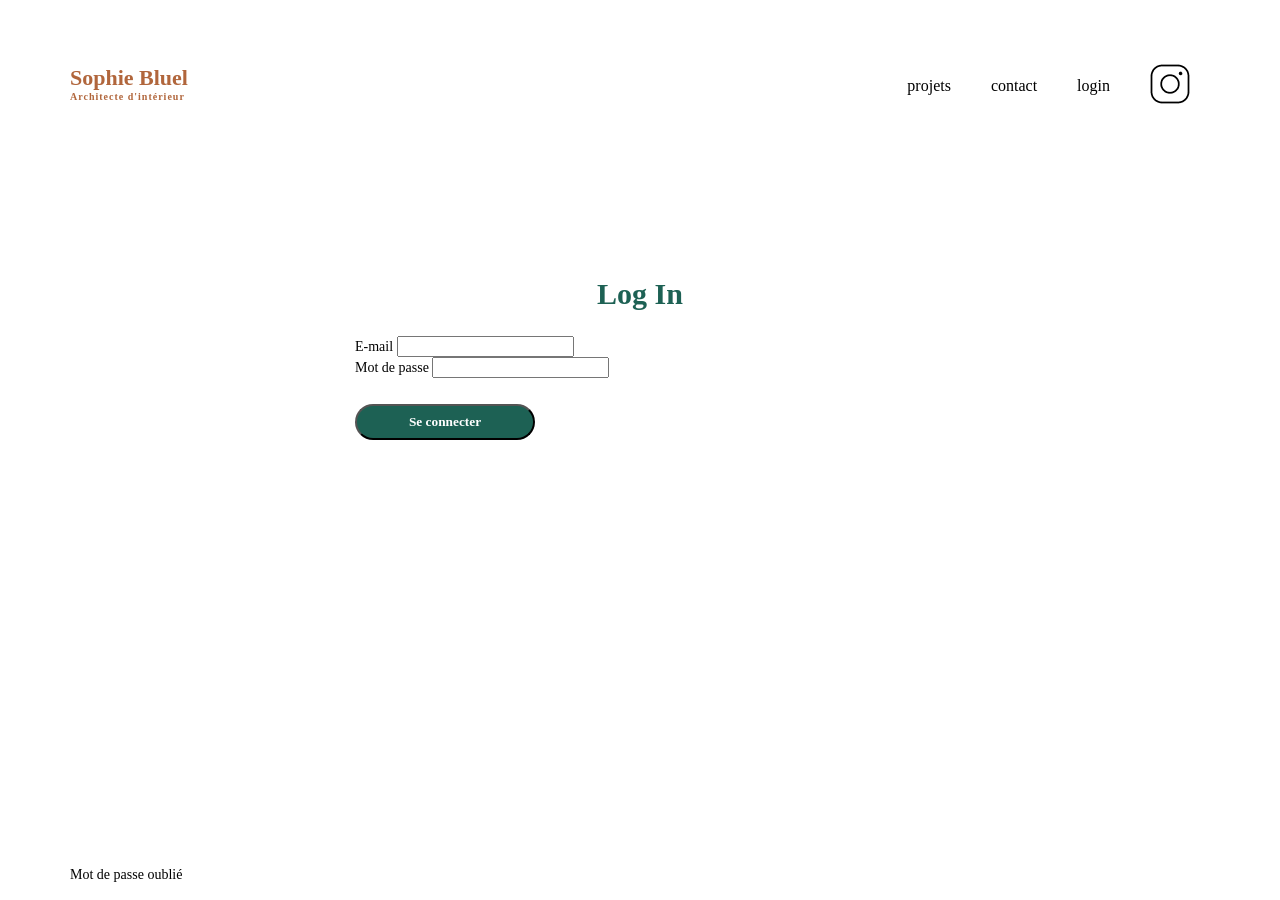
==== FrontEnd/login.html @ ab592872 "event listener trashcan" ====
<!DOCTYPE html>
<html lang="en">
  <head>
    <meta charset="UTF-8" />
    <meta name="viewport" content="width=device-width, initial-scale=1.0" />
    <link rel="stylesheet" href="./assets/login.css" />
    <title>Login.html</title>
  </head>
  <body>
    <header class="flex">
      <h1 class="flex column">Sophie Bluel <span>Architecte d'intérieur</span></h1>
      <nav>
        <ul class="flex">
          <li><a class="projects" href="index.html">projets</a></li>
          <li>contact</li>
          <li><a href="login.html">login</a></li>
          <li><img src="./assets/icons/instagram.png" alt="Instagram"></li>
        </ul>
      </nav>
    </header>
    <section class="flexCenter column">
      <h2>Log In</h2>
    <form id="loginForm">
      <label for="email">E-mail</label>
      <input type="text" id="email" name="email" />
      <br />
      <label for="password">Mot de passe</label>
      <input type="password" id="password" name="password" />
      <br />
    
      <input type="submit" value="Se connecter" id="connect">
    </form>
    </section>
    <p id="status"></p>
    <p>Mot de passe oublié</p>
    <script src="./scripts/api.js"></script>
    <script src="./scripts/login.js"></script>
  </body>
</html>
---- FrontEnd/assets/login.css ----
/* General */
body {
	max-width: 1140px;
	margin:auto;
	font-family: 'Work Sans' ;
	font-size: 14px;
}
.flexCenter {
    display: flex;
    justify-content: center;
    align-items: center;
}
.flex {
    display: flex;
}
.column {
    flex-direction: column;
}

header {
	justify-content: space-between;
	margin: 50px 0
}
h1{
	font-family: 'Syne';
	font-size: 22px;
	font-weight: 800;
	color: #B1663C
}
h1 > span {
	font-family: 'Work Sans';
	font-size:10px;
	letter-spacing: 0.1em;
;
}
h2{
	font-family: 'Syne';
	font-weight: 700;
	font-size: 30px;
	color: #1D6154
}
nav ul {
	align-items: center;
	list-style-type: none;
}
nav li {
	padding: 0 20px;
	font-size: 16px;
    cursor: pointer;
}
nav li a {
	color: inherit;
    text-decoration: none;
}
li:hover {
	color: #000000;
    font-weight: 600;
}
li:active {
    font-weight: 600;
}
li:active:after {
    font-weight: 600;
}

/* loginForm */
section {
    padding: 80px 0 300px 0;
    margin: 50px 0
}
form {
    padding-bottom: 50px;
    width: 50%;
}
form div {
    width: 66%;
    align-items: flex-start;
}
form div input {
    width: 100%;
}
.login_form {
	width: 50%;
	margin: auto;
}
.login_form > * {
	text-align: center;
}
.login_form h2{
	margin-bottom: 20px;
}
.login_form form {
	text-align: left;
	margin-top:30px;
}
.login_form input {
    height: 50px;
	font-size: 1.2em;
	border: none;
	box-shadow: 0px 4px 14px rgba(0, 0, 0, 0.09);
}
#error-mail, #error-pass {
	margin: 7px 0 0 0;
	font-size: 11px;
	font-family: 'Work Sans';
	line-height: 13px;
	color: red;
}
.login_form label {
	margin: 28px 0 7px 0;
    font-family: 'Work Sans';
    font-weight: 500;
    font-size: 14px;
    line-height: 16px;
    color: #3D3D3D;
}
input[type="submit"]{
	font-family: 'Syne';
	height: 36px;
	font-weight: 700;
	color: white;
	background-color: #1D6154;
	margin : 2em auto ;
	width: 180px;
	text-align: center;
	border-radius: 60px ;
    cursor: pointer;
}
form a {
    color: #3D3D3D;
    font-family: 'Work Sans';
    font-weight: 500;
    font-size: 14px;
    line-height: 16px;
}

/* Footer */
footer nav ul {
	justify-content: flex-end;
	margin: 2em
}
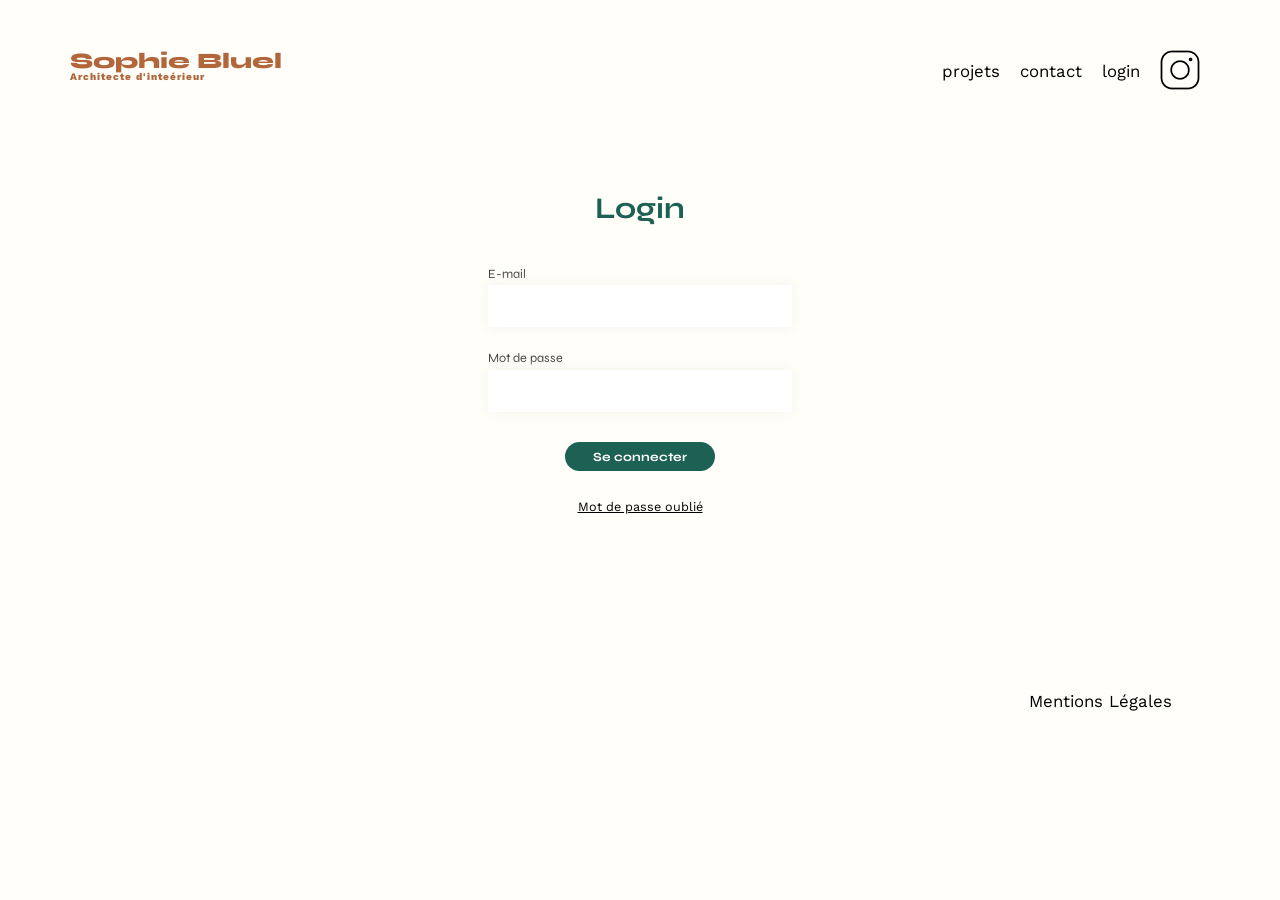
==== commit 39bfa7bf: "Reupload of P6" ====
--- a/FrontEnd/login.html
+++ b/FrontEnd/login.html
@@ -1,39 +1,54 @@
 <!DOCTYPE html>
-<html lang="en">
-  <head>
-    <meta charset="UTF-8" />
-    <meta name="viewport" content="width=device-width, initial-scale=1.0" />
-    <link rel="stylesheet" href="./assets/login.css" />
-    <title>Login.html</title>
-  </head>
-  <body>
-    <header class="flex">
-      <h1 class="flex column">Sophie Bluel <span>Architecte d'intérieur</span></h1>
-      <nav>
-        <ul class="flex">
-          <li><a class="projects" href="index.html">projets</a></li>
-          <li>contact</li>
-          <li><a href="login.html">login</a></li>
-          <li><img src="./assets/icons/instagram.png" alt="Instagram"></li>
-        </ul>
-      </nav>
+<html lang="fr">
+<head>
+	<meta charset="UTF-8">
+	<title>Login</title>
+	<meta name="viewport" content="width=device-width, initial-scale=1.0">
+	<link rel="preconnect" href="https://fonts.googleapis.com">
+	<link rel="preconnect" href="https://fonts.gstatic.com" crossorigin>
+	<link href="https://fonts.googleapis.com/css2?family=Syne:wght@700;800&family=Work+Sans&display=swap" rel="stylesheet">
+	<meta name="description" content="">
+	<link rel="stylesheet" href="./assets/style.css">
+</head>
+<body>
+    <header>
+        <h1>Sophie Bluel <span>Architecte d'inteérieur</span></h1>
+        <nav>
+            <ul>
+                <a href="index.html">projets</a>
+                <a href="index.html#contact">contact</a>
+                <a href="login.html">login</a>
+                <li><img src="./assets/icons/instagram.png" alt="Instagram"></li>
+            </ul>
+        </nav>
     </header>
-    <section class="flexCenter column">
-      <h2>Log In</h2>
-    <form id="loginForm">
-      <label for="email">E-mail</label>
-      <input type="text" id="email" name="email" />
-      <br />
-      <label for="password">Mot de passe</label>
-      <input type="password" id="password" name="password" />
-      <br />
-    
-      <input type="submit" value="Se connecter" id="connect">
-    </form>
-    </section>
-    <p id="status"></p>
-    <p>Mot de passe oublié</p>
-    <script src="./scripts/api.js"></script>
-    <script src="./scripts/login.js"></script>
-  </body>
-</html>
+
+    <main>
+        <section id="connexion">
+            <h2>Login</h2>
+            <form class="loginForm" action="#" method="#">
+                <div class="connexionForm">
+                    <label for="email">E-mail</label>
+                    <input type="email" name="email" id="email" required>
+                </div>
+                <div class="connexionForm">
+                    <label for="password">Mot de passe</label>
+                    <input type="password" name="password" id="password" required>
+                </div>
+                <input class="submitBtn" type="submit" id="submitUserInfo" value="Se connecter">
+                <a href="#">Mot de passe oublié</a>
+            </form>
+
+        </section>
+    </main>
+
+    <footer>
+        <nav>
+            <ul>
+                <li>Mentions Légales</li>
+            </ul>
+        </nav>
+    </footer>
+</body>
+<script src="Javascript/login.js"></script>
+</html>
--- a/FrontEnd/assets/style.css
+++ b/FrontEnd/assets/style.css
@@ -0,0 +1,623 @@
+
+html, body, div, span, applet, object, iframe,
+h1, h2, h3, h4, h5, h6, p, blockquote, pre,
+a, abbr, acronym, address, big, cite, code,
+del, dfn, em, img, ins, kbd, q, s, samp,
+small, strike, strong, sub, sup, tt, var,
+b, u, i, center,
+dl, dt, dd, ol, ul, li,
+fieldset, form, label, legend,
+table, caption, tbody, tfoot, thead, tr, th, td,
+article, aside, canvas, details, embed,
+figure, figcaption, footer, header, hgroup,
+menu, nav, output, ruby, section, summary,
+time, mark, audio, video {
+	margin: 0;
+	padding: 0;
+	border: 0;
+	font-size: 100%;
+	font: inherit;
+	vertical-align: baseline;
+}
+
+article, aside, details, figcaption, figure,
+footer, header, hgroup, menu, nav, section {
+	display: block;
+}
+body {
+	line-height: 1;
+}
+ol, ul {
+	list-style: none;
+}
+blockquote, q {
+	quotes: none;
+}
+blockquote:before, blockquote:after,
+q:before, q:after {
+	content: '';
+	content: none;
+}
+table {
+	border-collapse: collapse;
+	border-spacing: 0;
+}
+
+body {
+	max-width: 1140px;
+	margin:auto;
+	font-family: 'Work Sans' ;
+	font-size: 14px;
+}
+header {
+	display: flex;
+	justify-content: space-between;
+	margin: 50px 0
+}
+section {
+	margin: 50px 0
+}
+
+h1{
+	display: flex;
+	flex-direction: column;
+	font-family: 'Syne';
+	font-size: 22px;
+	font-weight: 800;
+	color: #B1663C
+}
+
+h1 > span {
+	font-family: 'Work Sans';
+	font-size:10px;
+	letter-spacing: 0.1em;
+;
+}
+
+h2{
+	font-family: 'Syne';
+	font-weight: 700;
+	font-size: 30px;
+	color: #1D6154
+}
+nav ul {
+	display: flex;
+	align-items: center;
+	list-style-type: none;
+
+}
+nav li,a {
+	padding: 0 10px;
+	font-size: 1.2em;
+	text-decoration: none;
+	color: black;
+}
+
+ul a:hover {
+	color: #B1663C;
+}
+
+
+#introduction {
+	display: flex;
+	align-items: center;
+}
+#introduction figure {
+	flex: 1
+}
+#introduction img {
+	display: block;
+	margin: auto;
+	width: 80%;
+}
+
+#introduction article {
+	flex: 1
+}
+#introduction h2 {
+	margin-bottom: 1em;
+}
+
+#introduction p {
+	margin-bottom: 0.5em;
+}
+#portfolio h2 {
+	text-align: center;
+	margin-bottom: 1em;
+}
+.gallery {
+	width: 100%;
+	display: grid;
+	grid-template-columns: 1fr 1fr 1fr;
+	grid-column-gap: 20px;
+	grid-row-gap: 30px;
+}
+
+.gallery figure{
+	width: 100%;
+	height: 505px;
+}
+
+.gallery img{
+	width: 100%;
+	height: 100%;
+	object-fit: cover;
+}
+#contact {
+	width: 50%;
+margin: auto;
+}
+#contact > * {
+	text-align: center;
+
+}
+#contact h2{
+	margin-bottom: 20px;
+}
+#contact form {
+	text-align: left;
+	margin-top:30px;
+	display: flex;
+	flex-direction: column;
+}
+
+#contact input {
+	height: 50px;
+	font-size: 1.2em;
+	border: none;
+	box-shadow: 0px 4px 14px rgba(0, 0, 0, 0.09);
+}
+#contact label {
+	margin: 2em 0 1em 0;
+}
+#contact textarea {
+	border: none;
+	box-shadow: 0px 4px 14px rgba(0, 0, 0, 0.09);
+}
+
+input[type="submit"]{
+	font-family: 'Syne';
+	font-weight: 700;
+	color: white;
+	background-color: #1D6154;
+	margin : 2em auto ;
+	width: 180px;
+	text-align: center;
+	border-radius: 60px ;
+}
+
+footer nav ul {
+	display: flex;
+	justify-content: flex-end;
+	margin: 2em
+}
+
+
+/*filtre*/
+
+.filtre{
+	display: flex;
+	justify-content: center;
+	margin-bottom: 30px;
+}
+
+.bouton-css{
+	font-family: 'Syne';
+	font-size: 0.9em;
+	color: #1D6154;
+	background-color: white;
+	border-color: #1D6154;
+	border-width: 1px;
+	text-align: center;
+	border-radius: 60px ;
+	padding: 7px 20px 7px 20px;
+	margin-top: 30px;
+	margin-right: 10px;
+	margin-bottom: 25px;
+}
+
+.bouton-css:focus, .bouton-css.selected{
+	background-color: #1D6154;
+	color: white;
+	border-width: 0px;
+}
+
+button[autofocus] {
+	outline: none;
+  }
+
+
+/* login */
+
+body{
+	background-color: rgba(255,254,248,255);
+}
+
+#logout{
+	display: none;
+}
+
+#login{
+	display:block
+}
+
+
+#connexion{
+	display: flex;
+	flex-direction: column;
+	align-items: center;
+	height: 450px;
+	margin-top: 100px;
+
+}
+
+#connexion h2{
+	margin-bottom: 20px;
+}
+
+#connexion form{
+	display: flex;
+	flex-direction: column;
+	align-items: center;
+}
+
+.connexionForm{
+	display: flex;
+	flex-direction: column;
+	margin-top: 25px;
+}
+
+#connexion button{
+	margin-top: 25px;
+}
+
+#email, #password{
+	width: 300px;
+	height: 40px;
+	box-shadow: 0px 0px 15px rgba(244,243,237,255);
+	border-width: 0px;
+	
+}
+
+#connexion label{
+	font-family: 'Syne';
+	font-size: 0.9em;
+	color: rgba(0, 0, 0, 0.756);
+	margin-bottom: 5px;
+
+}
+
+#submitUserInfo{
+	font-family: 'Syne';
+	font-size: 0.9em;
+	color: white;
+	background-color: #1D6154;
+	border-width: 0px;
+	text-align: center;
+	border-radius: 60px ;
+	padding: 7px 25px 7px 25px;
+	width: 150px;
+	margin-top: 30px;
+	cursor: pointer;
+}
+
+#connexion a{
+	margin-top: 5px;
+	font-size: 0.9em;
+	text-decoration: underline;
+}
+
+/* admin mode */
+
+#admin-logged{
+	width: 100%;
+	background-color: black;
+	display: flex;
+	align-items: center;
+	justify-content: center;
+	margin-top: 0px;
+	height: 50px;
+}
+
+#logo-edition{
+	display: flex;
+	align-items: baseline;
+}
+
+#admin-logged i{
+	font-size: 1.1em;
+	color: white;
+
+}
+#admin-logged p{
+	color: white;
+	margin-left: 5px;
+}
+
+#admin-logged button{
+	margin-left: 15px;
+	border-radius: 60px ;
+	padding: 9px 20px 9px 20px;
+	font-family: 'Work Sans';
+	font-weight: 600;
+	border-width: 0px;
+}
+
+
+#figure-modify{
+	display: flex;
+	width: 80%;
+	margin: auto;
+	margin-top: 15px;
+}
+
+#figure-modify-a{
+	display: flex;
+	width: 80%;
+	margin-bottom: 10px;
+}
+
+#figure-modify i{
+	font-size: 1.2em;
+}
+
+
+#portfolio-modify{
+	display: flex;
+	justify-content: center;
+	align-items: baseline;
+}
+
+#portfolio-modify i{
+	margin-left: 30px;
+	font-size: 1.2em;
+}
+
+
+
+/* Modale */
+
+#modal {
+	display: none;
+	position: fixed;
+	z-index: 1;
+	left: 0;
+	top: 0;
+	width: 100%;
+	height: 100%;
+	overflow: auto;
+	
+  }
+  
+  #modal-content {
+	background-color: #fff;
+	margin: 15% auto;
+	padding: 20px;
+	border: 1px solid #888;
+	border-radius: 10px;
+	width: 80%;
+	max-width: 650px;
+	text-align: center;
+	position: relative;
+	max-height: 670px;
+	display: flex;
+	flex-direction: column;
+	align-items: center;
+  }
+
+  #modal-content h2{
+	color: black;
+	margin-top: 20px;
+	font-weight: lighter;
+  }
+
+
+  #modal-close {
+	position: absolute;
+	top: 20px;
+	right: 20px;
+	width: 30px;
+	height: 30px;
+	cursor: pointer;
+	background: none;
+	border: none;
+	padding: 0;
+  }
+  
+  #modal-close i {
+	font-size: 1.3em;
+	display: block;
+  }
+
+  .gallery-modal {
+	display: grid;
+	grid-template-columns: repeat(5, 1fr);
+	grid-template-rows: repeat(3, auto);
+	grid-row-gap: 20px;
+	grid-column-gap: 10px;
+	margin: 40px 80px 0px 80px;
+	padding-bottom: 30px;
+	border-bottom: solid 2px #d0d0d0;
+  }
+
+  .gallery-modal figure {
+    position: relative;
+	height: 135px;
+}
+  
+  .gallery-modal img {
+	max-width: 100%;
+	height: 100%;
+	object-fit: cover;
+  }
+
+  #new-photo{
+	font-family: 'Syne';
+    font-weight: 700;
+    color: white;
+    background-color: #1D6154;
+    padding: 10px 25px 10px 25px;
+    width: 230px;
+    text-align: center;
+    border-radius: 60px;
+	border-width: 0px;
+    margin-top: 30px;
+	cursor: pointer;
+  }
+
+  #delete-gallery {
+	color: #e03232; 
+	background-color: transparent; 
+	border: none; 
+	padding: 0; 
+	font-size: inherit; 
+	font-family: inherit; 
+	cursor: pointer; 
+	margin-top: 20px;
+  }
+
+
+.gallery-modal figure i {
+    position: absolute;
+    color: white;
+    top: 3px;
+    right: 3px;
+    width: 15px;
+    height: 15px;
+    cursor: pointer;
+    padding: 4px;
+    background-color: black;
+    border: none;
+	border-radius: 5px;
+}
+
+/*modal form*/
+
+#modal-photo {
+	background-color: #fff;
+	margin: 15% auto;
+	padding: 20px;
+	border: 1px solid #888;
+	border-radius: 10px;
+	width: 80%;
+	max-width: 650px;
+	text-align: center;
+	position: relative;
+	max-height: 660px;
+	display: flex;
+	flex-direction: column;
+	align-items: center;
+  }
+
+  #modal-photo h2{
+	color: black;
+	margin-top: 20px;
+	font-weight: lighter;
+  }
+
+  #modal-return {
+	position: absolute;
+	top: 20px;
+	left: 20px;
+	width: 30px;
+	height: 30px;
+	cursor: pointer;
+	background: none;
+	border: none;
+	padding: 0;
+  }
+
+  #modal-return i {
+	font-size: 1.3em;
+	display: block;
+  }
+
+  #modal-photo-close {
+	position: absolute;
+	top: 20px;
+	right: 20px;
+	width: 30px;
+	height: 30px;
+	cursor: pointer;
+	background: none;
+	border: none;
+	padding: 0;
+  }
+
+  #modal-photo-close i {
+	font-size: 1.3em;
+	display: block;
+  }
+
+  #modal-photo form{
+	display: flex;
+	flex-direction: column;
+	padding: 30px 100px 30px 100px
+  }
+
+  #form-photo-div{
+	height: 180px;
+	display: flex;
+	flex-direction: column;
+	justify-content: center;
+    align-items: center;
+	background-color: #e8f1f6;
+  }
+  #form-photo-div i{
+	font-size: 4.5em;
+  }
+
+  #label-image{
+	padding: 13px 30px 13px 30px;
+	background-color: #cbd6dc;
+	border-radius: 25px;
+	color: #376b89;
+	margin-top: 17px;
+	cursor: pointer;
+  }
+
+  #form-photo-div p {
+	font-size: 0.9em;
+	color: #575859;
+	margin-top: 7px;
+  }
+
+  .modal-photo-input{
+	display: flex;
+	flex-direction: column;
+	margin-top: 25px;
+	align-items: start;
+  }
+
+  #modal-photo-category, #modal-photo-title{
+	width: 100%;
+    height: 37px;
+    box-shadow: 0px 0px 15px rgb(233, 233, 228);
+    border-width: 0px;
+    margin-top: 10px;
+	padding-left: 13px;
+  }
+
+  #barre-grise{
+	padding-bottom: 45px;
+	border-bottom: solid 2px #d0d0d0;
+  }
+
+  #modal-valider{
+	font-family: 'Syne';
+    font-weight: 700;
+    color: white;
+    background-color: #6f717099;
+    padding: 10px 25px 10px 25px;
+    width: 230px;
+	border-width: 0px;
+    text-align: center;
+    border-radius: 60px;
+    margin-top: 30px;
+	cursor: pointer;
+  }
+
+
+   
+
+ 
